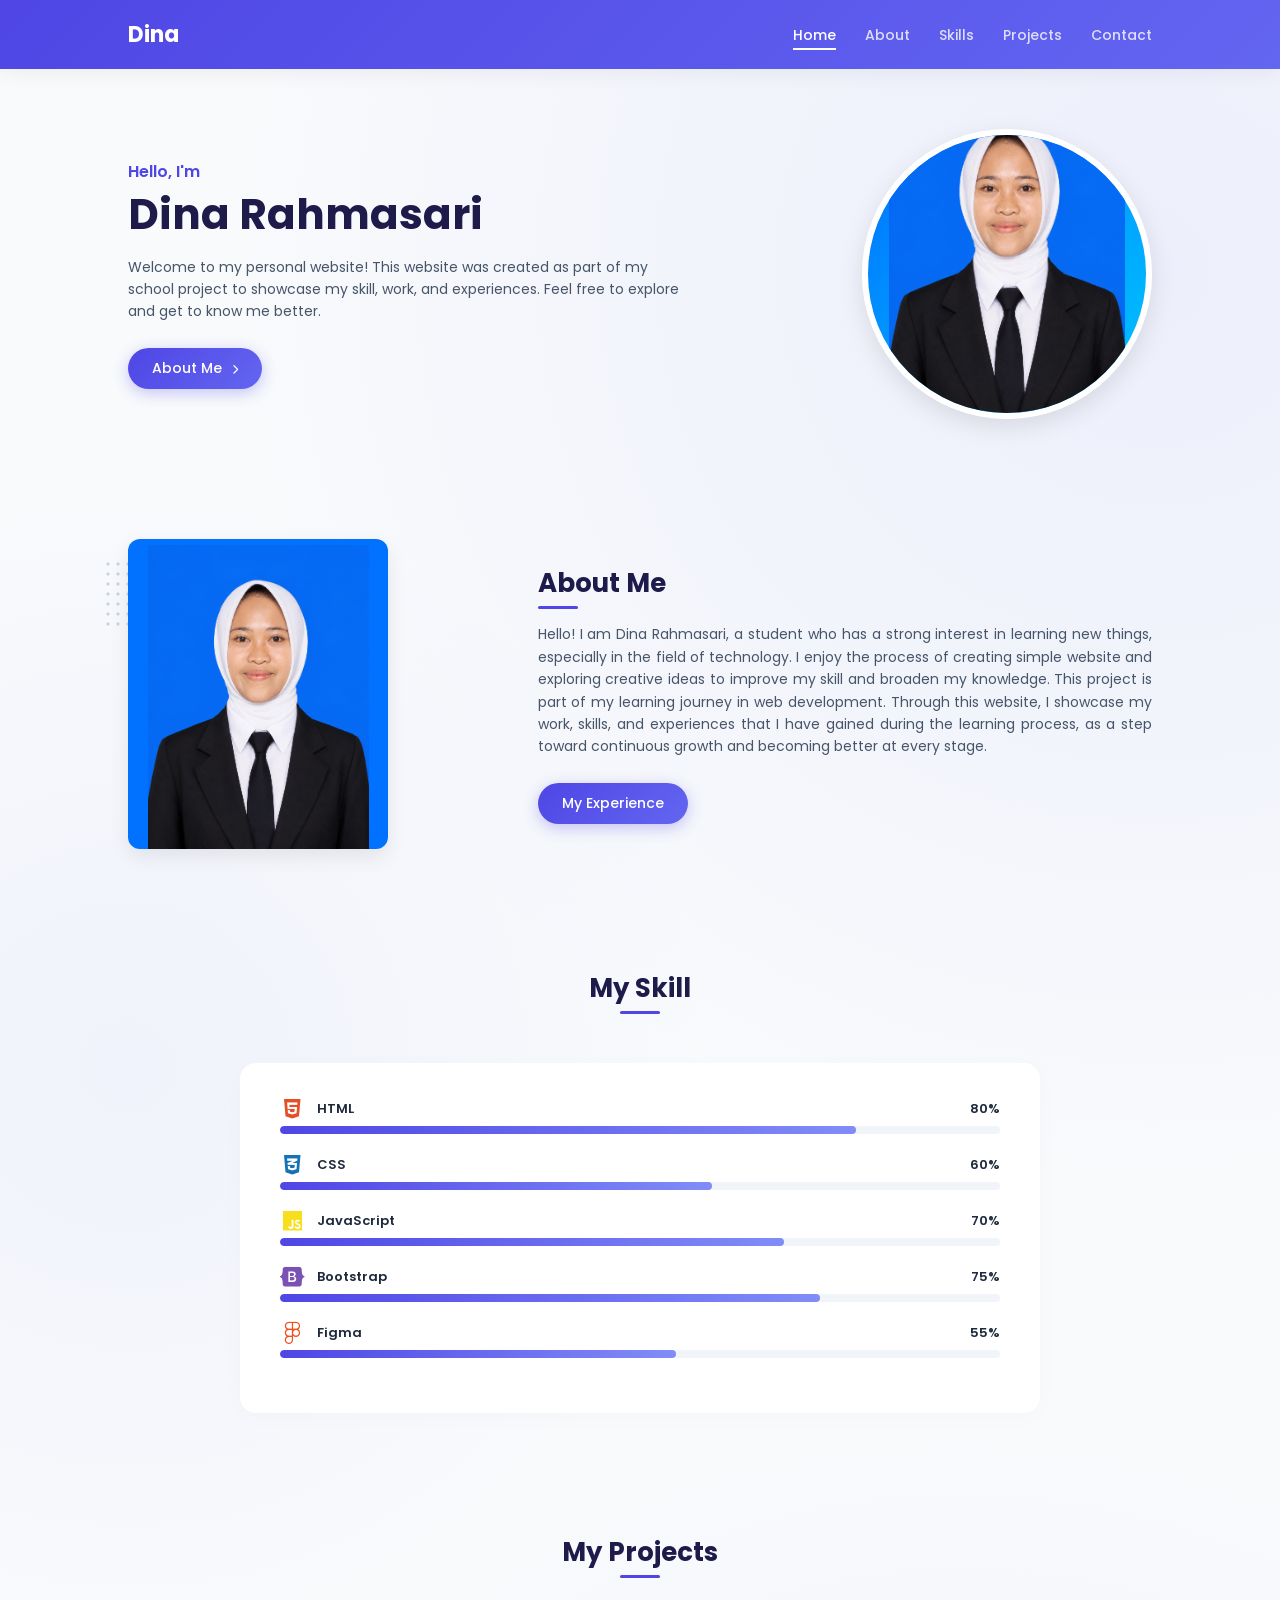
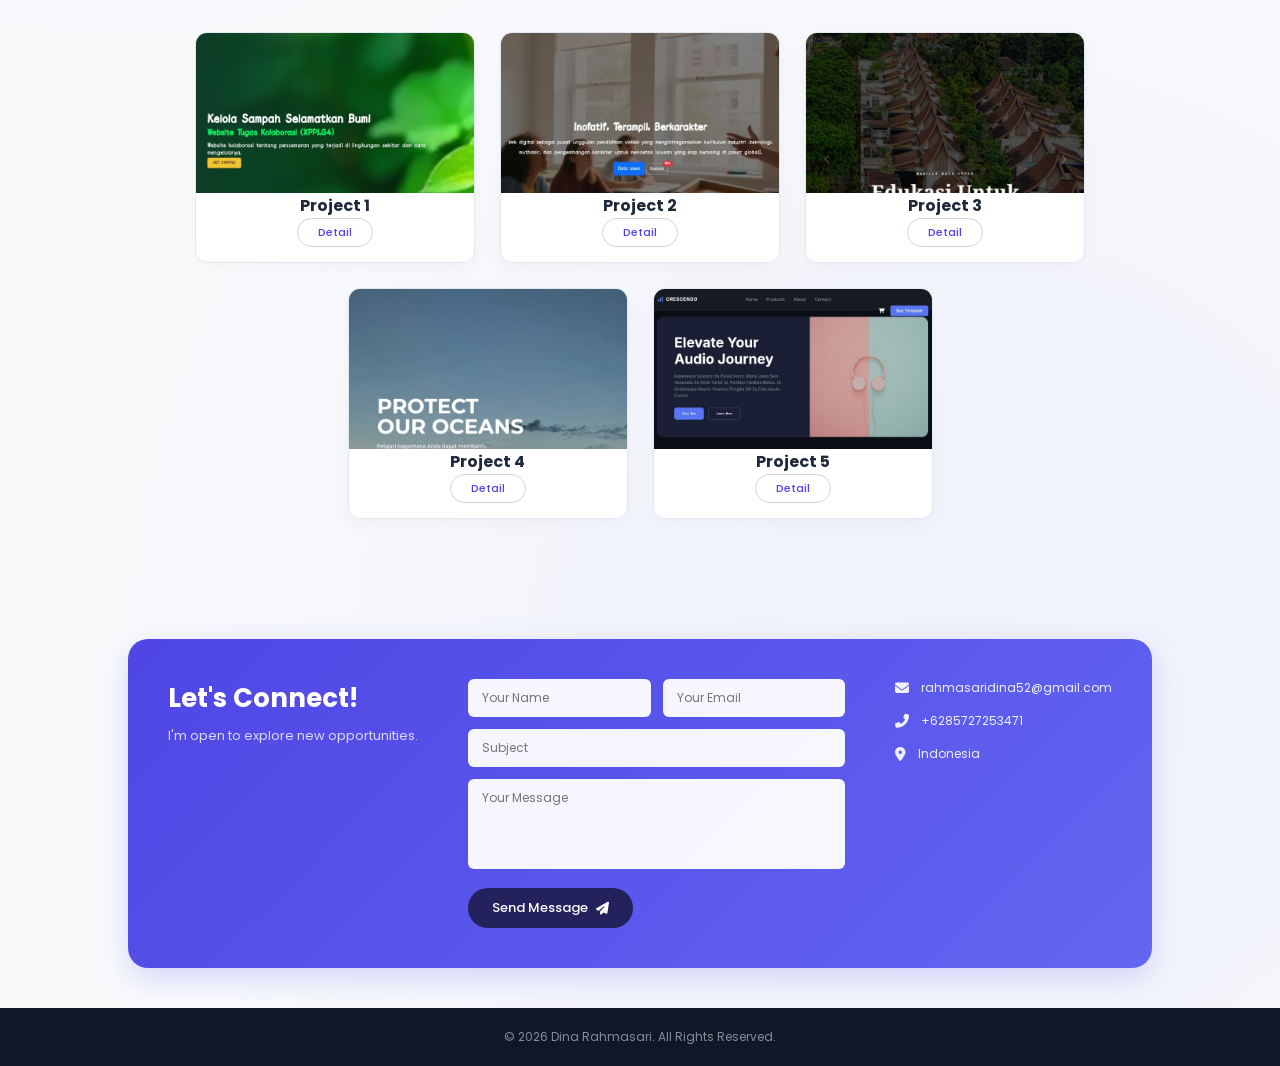
==== index.html @ dd2a25eb "Add files via upload" ====
<!DOCTYPE html>
<html lang="id">
<head>
    <meta charset="UTF-8">
    <meta name="viewport" content="width=device-width, initial-scale=1.0">
    <title>Portofolio Dina Rahmasari</title>
    <link href="https://fonts.googleapis.com/css2?family=Poppins:wght@300;400;500;600;700&display=swap" rel="stylesheet">
    <link rel="stylesheet" href="https://cdnjs.cloudflare.com/ajax/libs/font-awesome/6.4.0/css/all.min.css">
    <link rel="stylesheet" href="style.css">
</head>
<body>

    <header>
        <div class="logo">Dina</div>
        <nav>
            <a href="#home" class="active">Home</a>
            <a href="#about">About</a>
            <a href="#skills">Skills</a>
            <a href="#projects">Projects</a>
            <a href="#contact">Contact</a>
        </nav>
    </header>

    <section class="hero" id="home">
        <div class="hero-text">
            <h3>Hello, I'm</h3>
            <h1>Dina Rahmasari</h1>
            <p>Welcome to my personal website! This website was created as part of my school project to showcase my skill, work, and experiences. Feel free to explore and get to know me better.</p>
            <a href="#about" class="btn">About Me <i class="fas fa-chevron-right"></i></a>
        </div>
        <div class="hero-img-container">
            <div class="hero-img">
                <img src="dinaa.png">
            </div>
        </div>
    </section>

    <section class="about reveal" id="about">
        <div class="about-img-container">
            <img src="dinaa.png" alt="Dina Profile">
        </div>
        <div class="about-text">
            <h2 class="section-title">About Me</h2>
            <p>Hello! I am Dina Rahmasari, a student who has a strong interest in learning new things, especially in the field of technology. I enjoy the process of creating simple website and exploring creative ideas to improve my skill and broaden my knowledge. This project is part of my learning journey in web development. Through this website, I showcase my work, skills, and experiences that I have gained during the learning process, as a step toward continuous growth and becoming better at every stage.</p>
            <a href="my experience.html" class="btn">My Experience</a>
        </div>
    </section>

    <section class="skills-section reveal" id="skills">
        <h2 class="section-title">My Skill</h2>
        <div class="skills-container">
            
            <div class="skill-bar">
                <div class="skill-info">
                    <i class="fab fa-html5"></i>
                    <span class="skill-name">HTML</span>
                    <span class="skill-percentage">80%</span>
                </div>
                <div class="progress-line"><span data-width="80%"></span></div>
            </div>

            <div class="skill-bar">
                <div class="skill-info">
                    <i class="fab fa-css3-alt"></i>
                    <span class="skill-name">CSS</span>
                    <span class="skill-percentage">60%</span>
                </div>
                <div class="progress-line"><span data-width="60%"></span></div>
            </div>

            <div class="skill-bar">
                <div class="skill-info">
                    <i class="fab fa-js"></i>
                    <span class="skill-name">JavaScript</span>
                    <span class="skill-percentage">70%</span>
                </div>
                <div class="progress-line"><span data-width="70%"></span></div>
            </div>

            <div class="skill-bar">
                <div class="skill-info">
                    <i class="fab fa-bootstrap"></i>
                    <span class="skill-name">Bootstrap</span>
                    <span class="skill-percentage">75%</span>
                </div>
                <div class="progress-line"><span data-width="75%"></span></div>
            </div>

            <div class="skill-bar">
                <div class="skill-info">
                    <i class="fab fa-figma"></i>
                    <span class="skill-name">Figma</span>
                    <span class="skill-percentage">55%</span>
                </div>
                <div class="progress-line"><span data-width="55%"></span></div>
            </div>

        </div>
    </section>

    <section class="projects-section reveal" id="projects">
    <h2 class="section-title">My Projects</h2>
    <div class="projects-grid">
        
        <div class="project-card">
            <div class="project-img">
                <img src="t1.jpg" alt="Portfolio Website">
            </div>
            <h4>Project 1</h4>
            <a href="https://rofiqifaizin-png.github.io/kelolasampah/" class="btn-detail">Detail</a>
        </div>

        <div class="project-card">
            <div class="project-img">
                <img src="t2 .jpg" alt="project 2">
            </div>
            <h4>Project 2</h4>
            <a href="https://dinarahmasari.github.io/Tugas-2b_Bootstrap/" class="btn-detail">Detail</a>
        </div>

        <div class="project-card">
            <div class="project-img">
                <img src="t3.jpg" alt="Dashboard UI">
            </div>
            <h4>Project 3</h4>
            <a href="https://dinarahmasari.github.io/Tugas3_Environment/" class="btn-detail">Detail</a>
        </div>

        <div class="project-card">
            <div class="project-img">
                <img src="t4.jpg" alt="E-Commerce UI">
            </div>
            <h4>Project 4</h4>
            <a href="https://dinarahmasari.github.io/Tugas4_laut/" class="btn-detail">Detail</a>
        </div>

        <div class="project-card">
            <div class="project-img">
                <img src="t5.jpg" alt="Todo App">
            </div>
            <h4>Project 5</h4>
            <a href="https://dinarahmasari.github.io/Tugas5_Gadged/" class="btn-detail">Detail</a>
        </div>

    </div>
</section>


    <section class="reveal" id="contact">
        <div class="contact-container">
            
            <div class="contact-left">
                <h2>Let's Connect!</h2>
                <p>I'm open to explore new opportunities.</p>
            </div>

            <form class="contact-form" onsubmit="event.preventDefault(); alert('Pesan berhasil terkirim!');">
                <div class="form-row">
                    <input type="text" placeholder="Your Name" required>
                    <input type="email" placeholder="Your Email" required>
                </div>
                <input type="text" placeholder="Subject" class="input-subject" required>
                <textarea placeholder="Your Message" required></textarea>
                <button type="submit" class="btn-submit">Send Message <i class="fas fa-paper-plane"></i></button>
            </form>

            <div class="contact-info">
                <div class="info-item">
                    <i class="fas fa-envelope"></i>
                    <span>rahmasaridina52@gmail.com</span>
                </div>
                <div class="info-item">
                    <i class="fas fa-phone-alt"></i>
                    <span>+6285727253471</span>
                </div>
                <div class="info-item">
                    <i class="fas fa-map-marker-alt"></i>
                    <span>Indonesia</span>
                </div>
            </div>

        </div>
    </section>

    <footer>
        &copy; 2026 Dina Rahmasari. All Rights Reserved.
    </footer>

    <script>
        // 1. Animasi Efek Muncul Perlahan saat Scroll (Scroll Reveal)
        function revealElements() {
            const reveals = document.querySelectorAll('.reveal');
            const windowHeight = window.innerHeight;
            
            reveals.forEach(reveal => {
                const elementTop = reveal.getBoundingClientRect().top;
                const elementVisible = 150; 
                
                if (elementTop < windowHeight - elementVisible) {
                    reveal.classList.add('active');
                    
                    // Trigger pengisian bar ketika section skill terbuka
                    if(reveal.id === 'skills') {
                        animateSkillBars();
                    }
                }
            });
        }

        // 2. Animasi Pengisian Bar Progress Keahlian
        function animateSkillBars() {
            const progressSpans = document.querySelectorAll('.progress-line span');
            progressSpans.forEach(span => {
                const targetWidth = span.getAttribute('data-width');
                span.style.width = targetWidth;
            });
        }

        window.addEventListener('scroll', revealElements);
        window.addEventListener('DOMContentLoaded', revealElements);

        // 3. Sistem Tracker Navigasi Menu Aktif Mengikuti Posisi Scroll Halaman
        const sections = document.querySelectorAll('section');
        const navLinks = document.querySelectorAll('nav a');

        window.addEventListener('scroll', () => {
            let current = '';
            sections.forEach(section => {
                const sectionTop = section.offsetTop;
                if (pageYOffset >= (sectionTop - 220)) {
                    current = section.getAttribute('id');
                }
            });

            navLinks.forEach(link => {
                link.classList.remove('active');
                if (link.getAttribute('href').includes(current)) {
                    link.classList.add('active');
                }
            });
        });
    </script>
</body>
</html>
---- style.css ----
/* --- RESET & BASE STYLES --- */
* {
    margin: 0;
    padding: 0;
    box-sizing: border-box;
    font-family: 'Poppins', sans-serif;
    scroll-behavior: smooth;
}

body {
    background-color: #f8fafc;
    color: #1e293b;
    overflow-x: hidden;
    /* Efek lingkaran blur abstrak di latar belakang */
    background-image: 
        radial-gradient(circle at 90% 10%, rgba(99, 102, 241, 0.08) 0%, transparent 35%),
        radial-gradient(circle at 10% 40%, rgba(99, 102, 241, 0.05) 0%, transparent 30%),
        radial-gradient(circle at 75% 85%, rgba(99, 102, 241, 0.06) 0%, transparent 35%);
}

/* --- NAVBAR --- */
header {
    display: flex;
    justify-content: space-between;
    align-items: center;
    padding: 18px 10%;
    background: linear-gradient(135deg, #4f46e5, #6366f1);
    color: white;
    position: sticky;
    top: 0;
    z-index: 1000;
    box-shadow: 0 4px 20px rgba(0,0,0,0.06);
}

.logo {
    font-size: 22px;
    font-weight: 700;
}

nav a {
    color: rgba(255, 255, 255, 0.8);
    text-decoration: none;
    margin-left: 25px;
    font-weight: 500;
    font-size: 14px;
    transition: 0.3s ease;
    position: relative;
}

nav a:hover, nav a.active {
    color: white;
}

nav a::after {
    content: '';
    position: absolute;
    width: 0;
    height: 2px;
    bottom: -5px;
    left: 0;
    background-color: white;
    transition: 0.3s ease;
}

nav a:hover::after, nav a.active::after {
    width: 100%;
}

/* --- HERO SECTION --- */
.hero {
    display: flex;
    justify-content: space-between;
    align-items: center;
    padding: 60px 10%; /* Padding dikurangi agar tidak terlalu berjarak jauh */
    gap: 40px;
}

.hero-text {
    max-width: 55%;
    opacity: 0;
    transform: translateY(20px);
    animation: fadeInUp 0.8s forwards 0.2s;
}

.hero-text h3 {
    color: #4f46e5;
    font-size: 16px;
    font-weight: 600;
    margin-bottom: 6px;
}

.hero-text h1 {
    font-size: 42px;
    color: #1e1b4b;
    margin-bottom: 15px;
    line-height: 1.2;
}

.hero-text p {
    color: #475569;
    font-size: 14px;
    line-height: 1.6;
    margin-bottom: 25px;
}

.btn {
    display: inline-block;
    padding: 10px 24px;
    background: linear-gradient(135deg, #4f46e5, #6366f1);
    color: white;
    text-decoration: none;
    border-radius: 30px;
    font-weight: 500;
    font-size: 14px;
    box-shadow: 0 4px 15px rgba(79, 70, 229, 0.3);
    transition: 0.3s ease;
}

.btn i {
    font-size: 10px; 
    margin-left: 6px;
}

.btn:hover {
    transform: translateY(-2px);
    box-shadow: 0 6px 20px rgba(79, 70, 229, 0.5);
}

.hero-img-container {
    opacity: 0;
    transform: scale(0.9);
    animation: zoomIn 0.8s forwards 0.4s;
}

.hero-img {
    width: 290px;
    height: 290px;
    border-radius: 50%;
    background: linear-gradient(135deg, #0072ff, #00c6ff);
    display: flex;
    justify-content: center;
    align-items: flex-end;
    overflow: hidden;
    border: 6px solid white;
    box-shadow: 0 8px 25px rgba(0,0,0,0.1);
}

.hero-img img, .about-img-container img {
    width: 85%;
    height: auto;
    object-fit: cover;
}

/* --- ABOUT SECTION --- */
.about {
    display: flex;
    justify-content: space-between;
    align-items: center;
    padding: 60px 10%;
    gap: 50px;
}

.about-img-container {
    position: relative;
    background: #0072ff;
    width: 260px;
    height: 310px;
    border-radius: 12px;
    display: flex;
    justify-content: center;
    align-items: flex-end;
    box-shadow: 0 8px 20px rgba(0,0,0,0.08);
    flex-shrink: 0;
}

/* Memperbaiki titik hiasan agar rapi menggunakan teknik background radial modern */
.about-img-container::before {
    content: '';
    position: absolute;
    left: -25px;
    top: 20px;
    width: 50px;
    height: 70px;
    background-image: radial-gradient(#cbd5e1 20%, transparent 25%);
    background-size: 10px 10px;
    z-index: -1;
}

.about-text {
    max-width: 60%;
}

.section-title {
    font-size: 26px;
    color: #1e1b4b;
    margin-bottom: 20px;
    position: relative;
    display: inline-block;
}

.section-title::after {
    content: '';
    position: absolute;
    width: 40px;
    height: 3px;
    background-color: #4f46e5;
    bottom: -6px;
    left: 0;
    border-radius: 2px;
}

.about-text p {
    color: #475569;
    font-size: 14px;
    line-height: 1.6;
    margin-bottom: 25px;
    text-align: justify;
}

/* --- SKILLS SECTION --- */
.skills-section {
    padding: 60px 10%;
    text-align: center;
}

.skills-section .section-title::after {
    left: 50%;
    transform: translateX(-50%);
}

.skills-container {
    background: white;
    padding: 35px 40px;
    border-radius: 16px;
    box-shadow: 0 4px 25px rgba(0,0,0,0.02);
    max-width: 800px;
    margin: 35px auto 0 auto;
    text-align: left;
}

.skill-bar {
    margin-bottom: 20px;
}

.skill-info {
    display: flex;
    align-items: center;
    margin-bottom: 6px;
}

.skill-info i {
    font-size: 22px;
    margin-right: 12px;
    width: 25px;
    text-align: center;
}

.fa-html5 { color: #e34f26; }
.fa-css3-alt { color: #1572b6; }
.fa-js { color: #f7df1e; }
.fa-bootstrap { color: #7952b3; }
.fa-figma { color: #f24e1e; }

.skill-name {
    font-weight: 600;
    flex-grow: 1;
    font-size: 13px;
}

.skill-percentage {
    font-weight: 600;
    font-size: 13px;
}

.progress-line {
    height: 8px;
    width: 100%;
    background: #f1f5f9;
    border-radius: 10px;
    overflow: hidden;
}

.progress-line span {
    height: 100%;
    background: linear-gradient(90deg, #4f46e5, #818cf8);
    display: block;
    border-radius: 10px;
    width: 0;
    transition: width 1.5s cubic-bezier(0.1, 0.8, 0.3, 1);
}

/* --- PROJECTS SECTION --- */
.projects-section {
    padding: 60px 10%;
    text-align: center;
}

.projects-section .section-title::after {
    left: 50%;
    transform: translateX(-50%);
}

.projects-grid {
    display: flex;
    flex-wrap: wrap;
    justify-content: center;
    gap: 25px;
    margin-top: 40px;
}

.project-card {
    background: white;
    width: 280px;
    border-radius: 12px;
    overflow: hidden;
    box-shadow: 0 4px 15px rgba(0,0,0,0.03);
    transition: 0.3s ease;
    border: 1px solid #e2e8f0;
    padding-bottom: 15px;
}

.project-card:hover {
    transform: translateY(-8px);
    box-shadow: 0 12px 25px rgba(0,0,0,0.08);
}
.project-img {
    width: 100%;
    height: 160px; /* Menentukan tinggi area foto */
    background: #f1f5f9; /* Background dasar jika gambar gagal loading */
    display: flex;
    align-items: center;
    justify-content: center;
    overflow: hidden; /* Memotong bagian gambar yang keluar dari batas kartu */
    position: relative;
}

/* Mengatur foto di dalam proyek agar memenuhi kotak (Full) */
.project-img img {
    width: 100%;
    height: 100%;
    object-fit: cover; /* Fitur utama agar gambar full tanpa merusak rasio foto */
    display: block;
}


.btn-detail {
    display: inline-block;
    padding: 5px 20px;
    border: 1px solid #cbd5e1;
    border-radius: 20px;
    text-decoration: none;
    color: #4f46e5;
    font-size: 11px;
    font-weight: 500;
    transition: 0.3s ease;
}

.btn-detail:hover {
    background: #4f46e5;
    color: white;
    border-color: #4f46e5;
}

/* --- CONTACT SECTION --- */
.contact-container {
    margin: 60px 10% 40px 10%;
    background: linear-gradient(135deg, #4f46e5, #6366f1);
    border-radius: 20px;
    padding: 40px;
    color: white;
    display: flex;
    justify-content: space-between;
    align-items: flex-start;
    box-shadow: 0 10px 30px rgba(79, 70, 229, 0.2);
}

.contact-left {
    max-width: 30%;
}

.contact-left h2 {
    font-size: 26px;
    margin-bottom: 8px;
}

.contact-left p {
    color: rgba(255,255,255,0.8);
    font-size: 13px;
    margin-bottom: 20px;
}

.social-icons a {
    color: white;
    font-size: 15px;
    margin-right: 10px;
    width: 36px;
    height: 36px;
    border: 1px solid rgba(255,255,255,0.3);
    border-radius: 50%;
    display: inline-flex;
    justify-content: center;
    align-items: center;
    text-decoration: none;
    transition: 0.3s ease;
}

.social-icons a:hover {
    background: white;
    color: #4f46e5;
    transform: scale(1.1);
}

.contact-form {
    max-width: 40%;
    flex-grow: 1;
    margin: 0 30px;
}

.form-row {
    display: flex;
    gap: 12px;
    margin-bottom: 12px;
}

.contact-form input, .contact-form textarea {
    width: 100%;
    padding: 10px 14px;
    border-radius: 6px;
    border: none;
    outline: none;
    background: rgba(255, 255, 255, 0.95);
    font-size: 12px;
    color: #1e293b;
}

.input-subject {
    margin-bottom: 12px;
}

.contact-form textarea {
    height: 90px;
    resize: none;
    margin-bottom: 12px;
}

.btn-submit {
    background: #23225c;
    color: white;
    border: none;
    padding: 10px 24px;
    border-radius: 25px;
    cursor: pointer;
    font-weight: 500;
    font-size: 13px;
    display: flex;
    align-items: center;
    gap: 8px;
    transition: 0.3s ease;
}

.btn-submit:hover {
    background: #12103b;
    transform: translateY(-2px);
}

.contact-info {
    max-width: 25%;
}

.info-item {
    display: flex;
    align-items: center;
    margin-bottom: 15px;
    font-size: 12px;
    color: rgba(255,255,255,0.9);
}

.info-item i {
    margin-right: 12px;
    font-size: 14px;
}

/* --- FOOTER --- */
footer {
    text-align: center;
    padding: 20px;
    background-color: #0f172a;
    color: rgba(255,255,255,0.5);
    font-size: 12px;
}

/* --- ANIMATIONS KEYS --- */
@keyframes fadeInUp {
    to {
        opacity: 1;
        transform: translateY(0);
    }
}

@keyframes zoomIn {
    to {
        opacity: 1;
        transform: scale(1);
    }
}

.reveal {
    opacity: 0;
    transform: translateY(30px);
    transition: all 0.8s ease;
}

.reveal.active {
    opacity: 1;
    transform: translateY(0);
}

/* --- RESPONSIVE DESIGN (MOBILE FRIENDLY) --- */
@media (max-width: 968px) {
    header { padding: 15px 5%; }
    .hero, .about { flex-direction: column; text-align: center; padding: 40px 5%; gap: 20px; }
    .hero-text, .about-text { max-width: 100%; margin-bottom: 20px; }
    .about-text .section-title::after { left: 50%; transform: translateX(-50%); }
    .contact-container { flex-direction: column; gap: 30px; padding: 25px 15px; margin: 30px 5%; }
    .contact-left, .contact-form, .contact-info { max-width: 100%; width: 100%; margin: 0; }
}
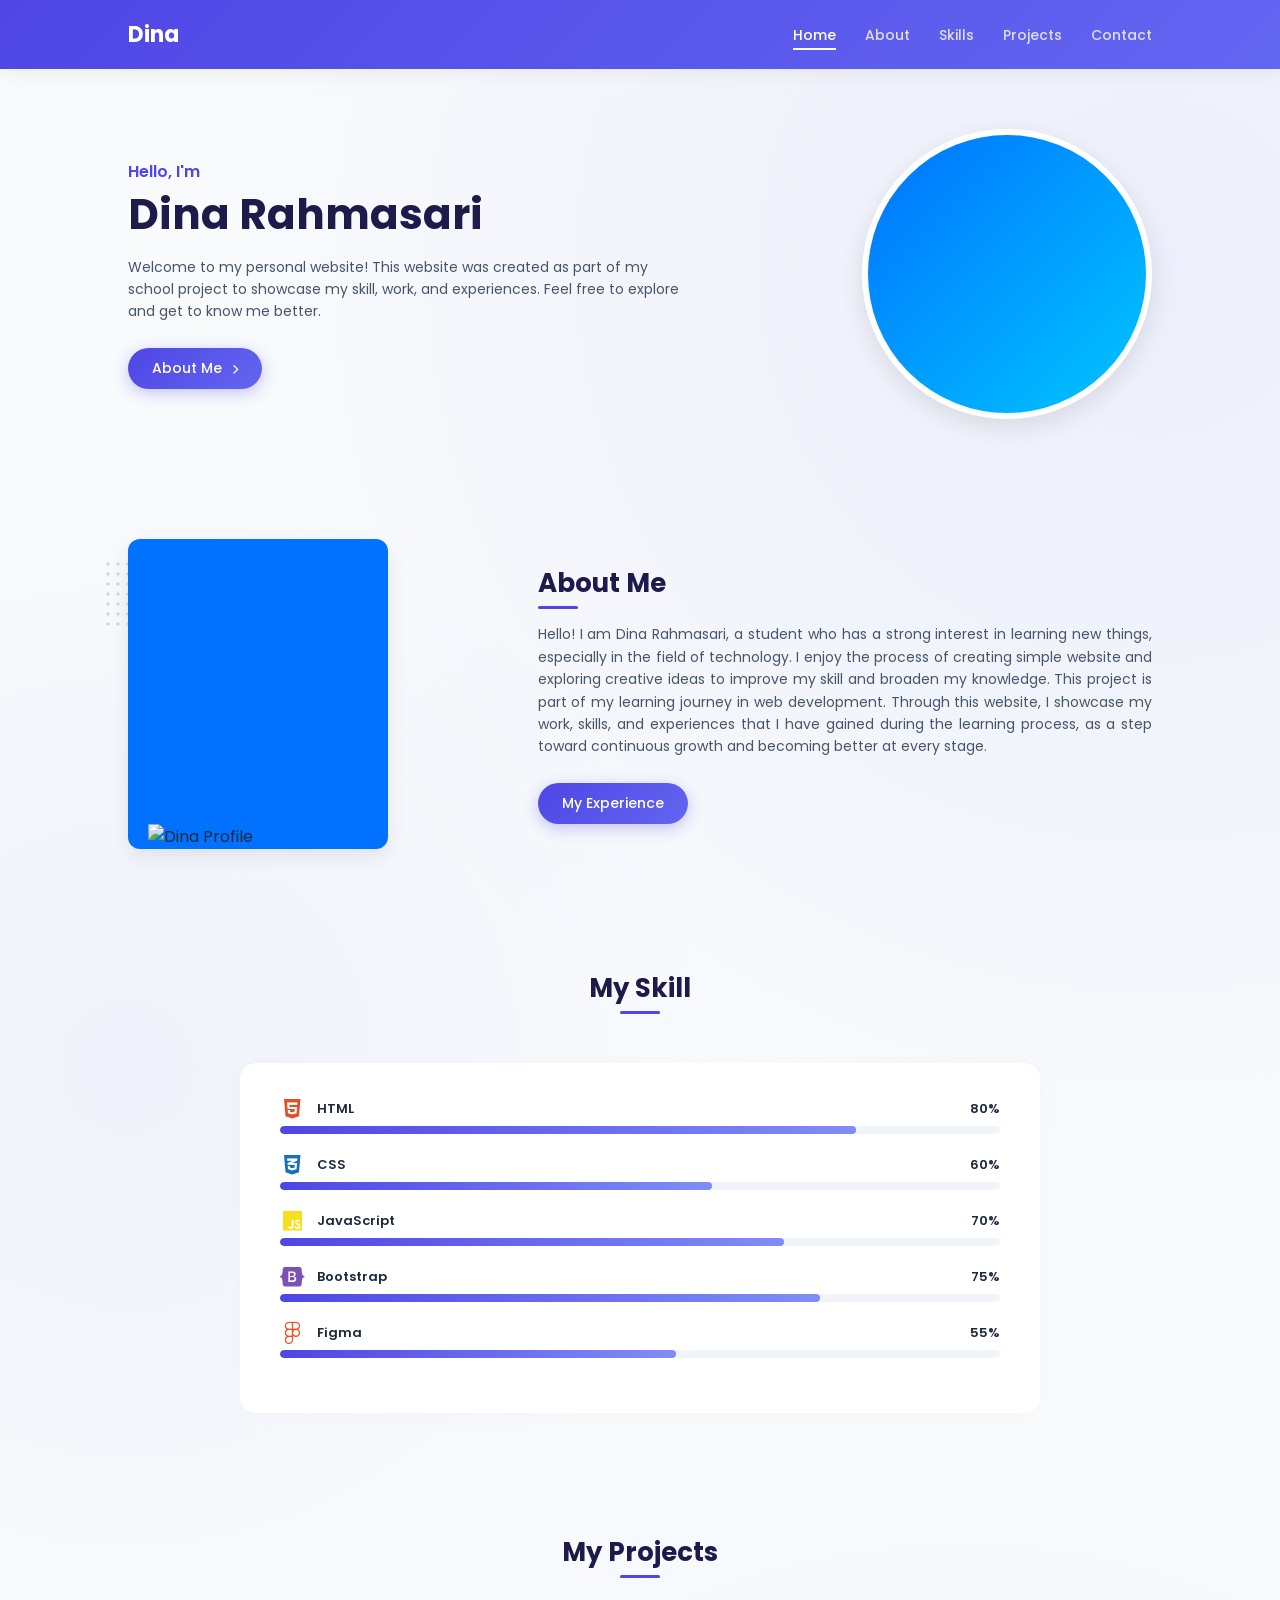
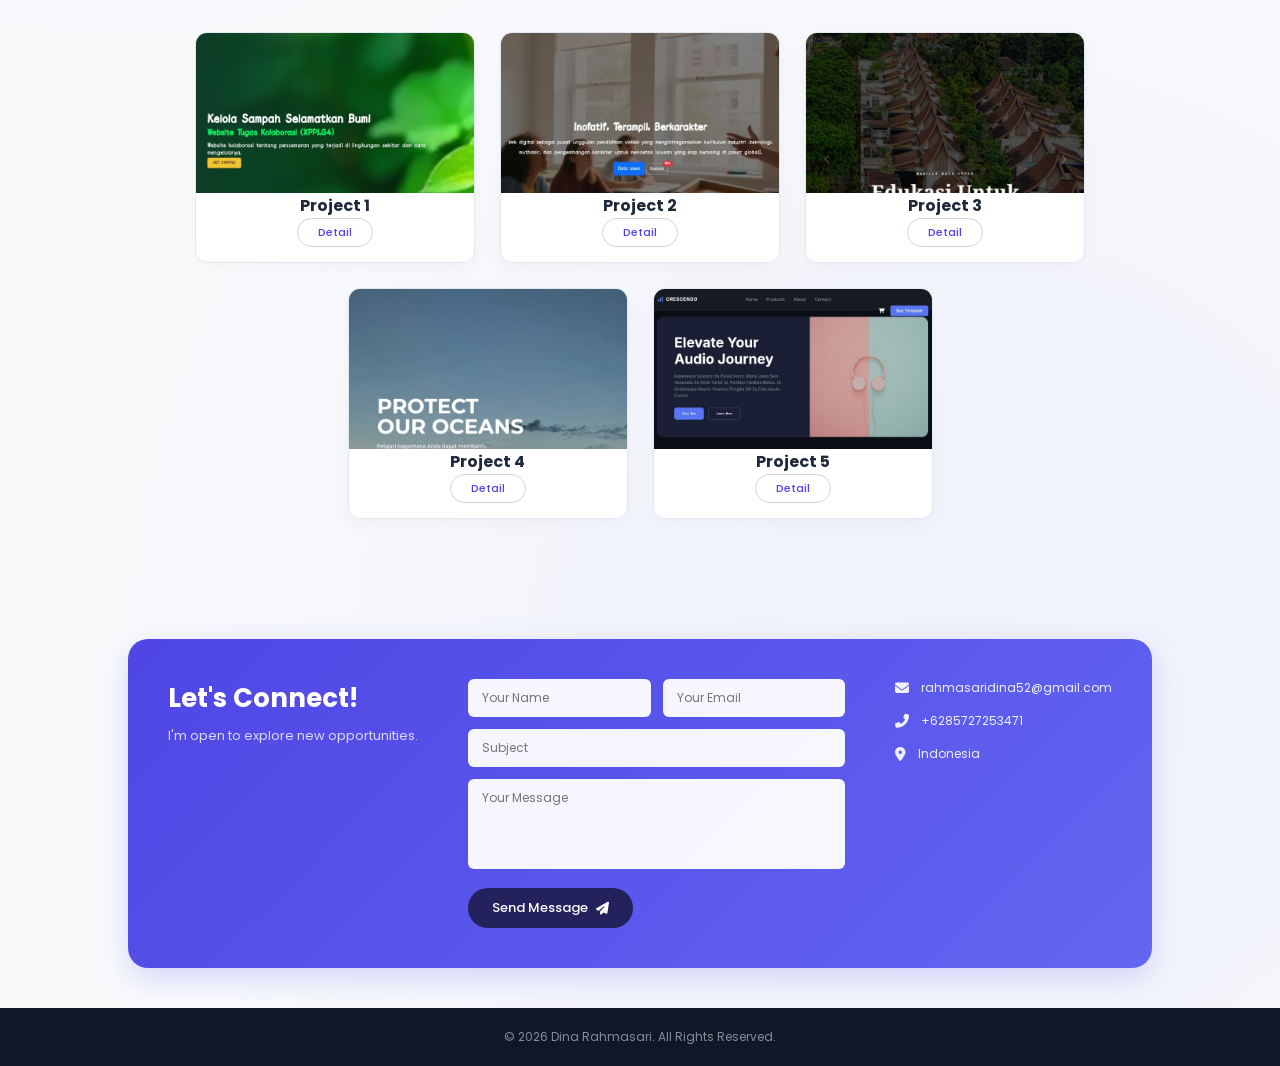
==== commit 3e6cdc1a: "Update index.html" ====
--- a/index.html
+++ b/index.html
@@ -30,14 +30,14 @@
         </div>
         <div class="hero-img-container">
             <div class="hero-img">
-                <img src="dinaa.png">
+                <img src="dinaa2.png">
             </div>
         </div>
     </section>
 
     <section class="about reveal" id="about">
         <div class="about-img-container">
-            <img src="dinaa.png" alt="Dina Profile">
+            <img src="dinaa2.png" alt="Dina Profile">
         </div>
         <div class="about-text">
             <h2 class="section-title">About Me</h2>
